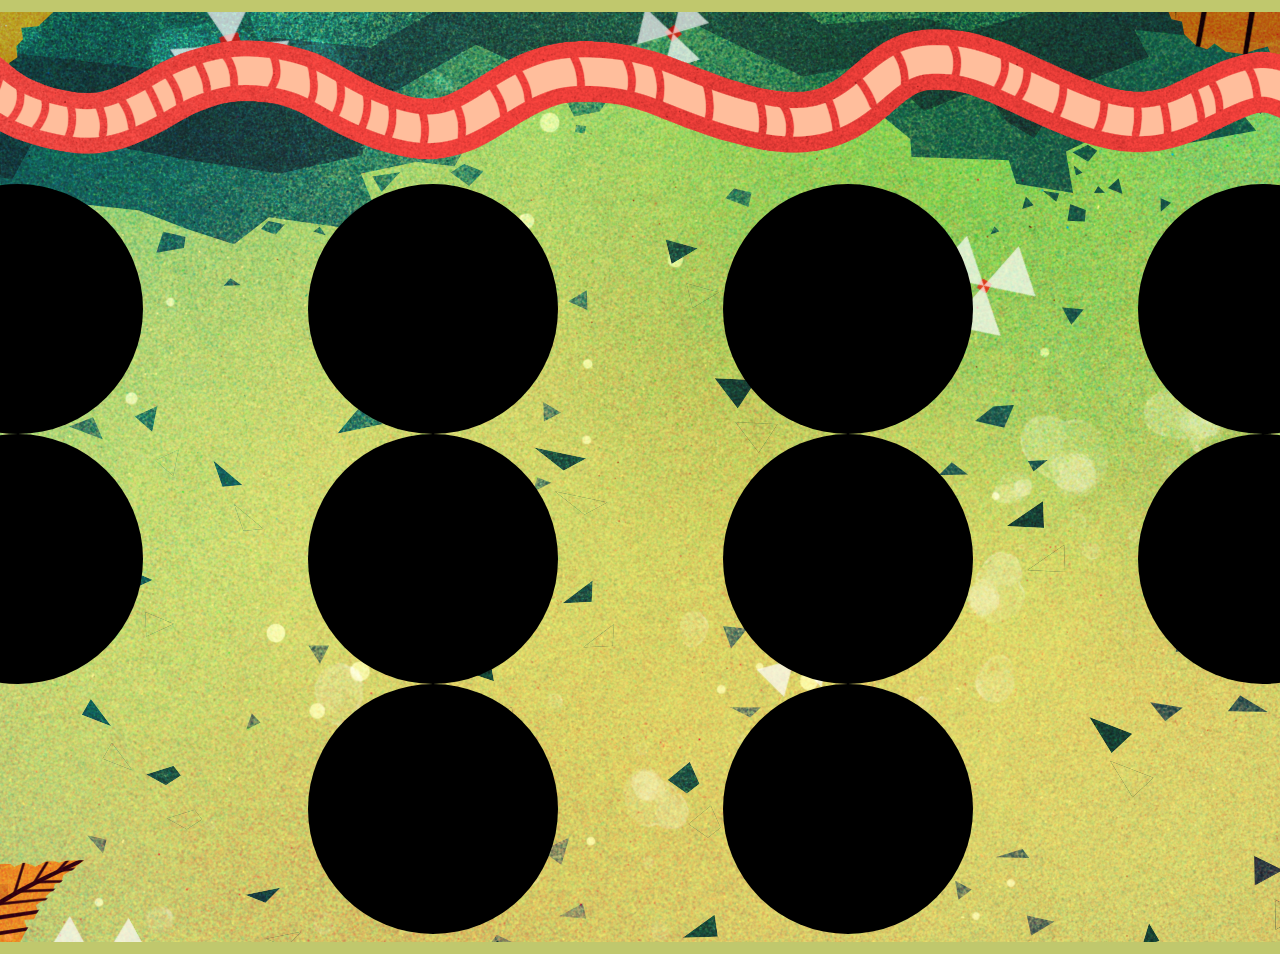
==== projects/Frontend-Masters/Feed-A-Mole/index.html @ 370b3037 "feed-a-mole: add initial html and css" ====
<!DOCTYPE html>
<html lang="en">

<head>
    <meta charset="UTF-8">
    <meta name="viewport" content="width=device-width, initial-scale=1.0">
    <title>Feed a mole</title>
    <link rel="stylesheet" href="styles.css">
</head>

<body>
    <div class="container">
        <div class="header">
            <div>
                <img src="./assets/worm.png" alt="">
            </div>
        </div>
        <div>
            <div class="hole"></div>
            <div class="hole"></div>
        </div>
        <div>
            <div class="hole"></div>
            <div class="hole"></div>
            <div class="hole"></div>
        </div>
        <div>
            <div class="hole"></div>
            <div class="hole"></div>
            <div class="hole"></div>
        </div>
        <div>
            <div class="hole"></div>
            <div class="hole"></div>
        </div>
    </div>
    <script src="script.js"></script>
</body>

</html>
---- projects/Frontend-Masters/Feed-A-Mole/styles.css ----
* {
    box-sizing: border-box;
    margin: 0;
    padding: 0;
}

body {
    width: 100%;
    height: 100%;
    background-color: #C0C86D;
    display: flex;
    align-items: center;
    justify-content: center;
    padding: 12px 0;
    cursor: url("./assets/cursor.png"), pointer;
}

.header {
    margin-bottom: 12px;
}

.container {
    width: 1800px;
    height: 930px;
    /* width: 100%;
    height: 100%; */
    background-image: url(./assets/background.png);
    display: flex;
    justify-content: space-around;
    align-items: start;
    /* gap: 180px; */
    flex-wrap: wrap;
}

.hole {
    width: 250px;
    height: 250px;
    border-radius: 50%;
    background-color: #000;
}
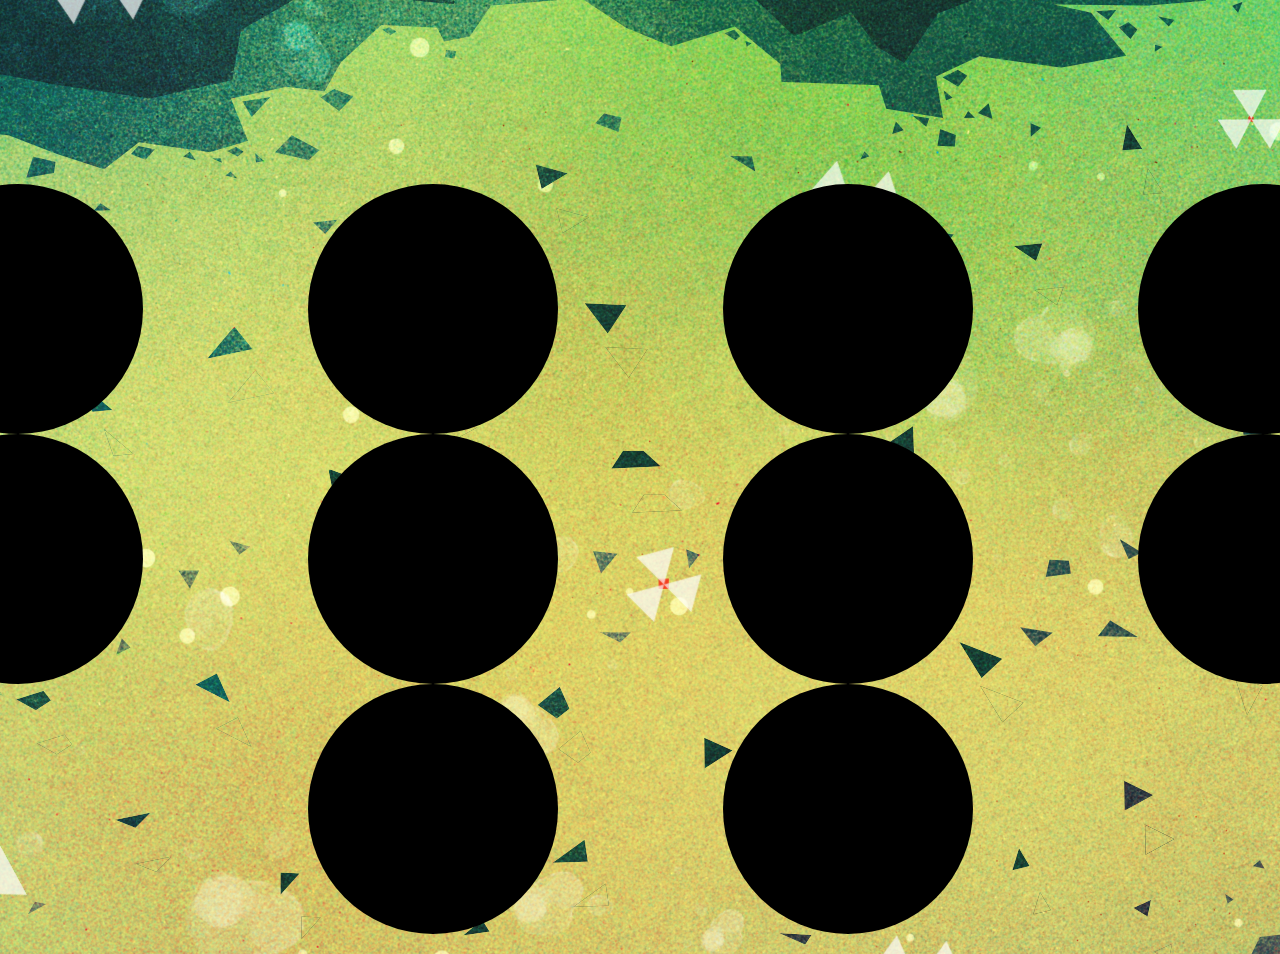
==== commit f7661695: "feed-a-mole: add hungry moles images and progress bar code" ====
--- a/projects/Frontend-Masters/Feed-A-Mole/index.html
+++ b/projects/Frontend-Masters/Feed-A-Mole/index.html
@@ -11,27 +11,47 @@
 <body>
     <div class="container">
         <div class="header">
-            <div>
+            <div style="width: 5%;" class="progress">
                 <img src="./assets/worm.png" alt="">
             </div>
         </div>
         <div>
-            <div class="hole"></div>
-            <div class="hole"></div>
+            <div class="hole">
+                <img src="./assets/mole-hungry.png" class="hide" alt="hungry mole">
+            </div>
+            <div class="hole">
+                <img src="./assets/mole-hungry.png" class="hide" alt="hungry mole">
+            </div>
         </div>
         <div>
-            <div class="hole"></div>
-            <div class="hole"></div>
-            <div class="hole"></div>
+            <div class="hole">
+                <img src="./assets/mole-hungry.png" class="hide" alt="hungry mole">
+            </div>
+            <div class="hole">
+                <img src="./assets/mole-hungry.png" class="hide" alt="hungry mole">
+            </div>
+            <div class="hole">
+                <img src="./assets/mole-hungry.png" class="hide" alt="hungry mole">
+            </div>
         </div>
         <div>
-            <div class="hole"></div>
-            <div class="hole"></div>
-            <div class="hole"></div>
+            <div class="hole">
+                <img src="./assets/mole-hungry.png" class="hide" alt="hungry mole">
+            </div>
+            <div class="hole">
+                <img src="./assets/mole-hungry.png" class="hide" alt="hungry mole">
+            </div>
+            <div class="hole">
+                <img src="./assets/mole-hungry.png" class="hide" alt="hungry mole">
+            </div>
         </div>
         <div>
-            <div class="hole"></div>
-            <div class="hole"></div>
+            <div class="hole">
+                <img src="./assets/mole-hungry.png" class="hide" alt="hungry mole">
+            </div>
+            <div class="hole">
+                <img src="./assets/mole-hungry.png" class="hide" alt="hungry mole">
+            </div>
         </div>
     </div>
     <script src="script.js"></script>
--- a/projects/Frontend-Masters/Feed-A-Mole/styles.css
+++ b/projects/Frontend-Masters/Feed-A-Mole/styles.css
@@ -4,15 +4,29 @@
     padding: 0;
 }
 
+html {
+    background-color: #C0C86D;
+}
+
 body {
     width: 100%;
     height: 100%;
-    background-color: #C0C86D;
+    margin: 0px auto;
+    
     display: flex;
     align-items: center;
     justify-content: center;
     padding: 12px 0;
     cursor: url("./assets/cursor.png"), pointer;
+    background-image: url(./assets/background.png);
+    background-repeat: no-repeat;
+    background-position: center;   /* Centers the image */
+
+}
+
+.progress {
+    overflow: hidden;
+    transition: width 0.5s ease-in-out;
 }
 
 .header {
@@ -24,7 +38,7 @@
     height: 930px;
     /* width: 100%;
     height: 100%; */
-    background-image: url(./assets/background.png);
+   
     display: flex;
     justify-content: space-around;
     align-items: start;
@@ -37,5 +51,15 @@
     height: 250px;
     border-radius: 50%;
     background-color: #000;
+    display: flex;
+    justify-content: center;
+    align-items: center;
 }
 
+.hole img {
+    width: 125%;
+}
+
+.hide {
+    display: none;
+}
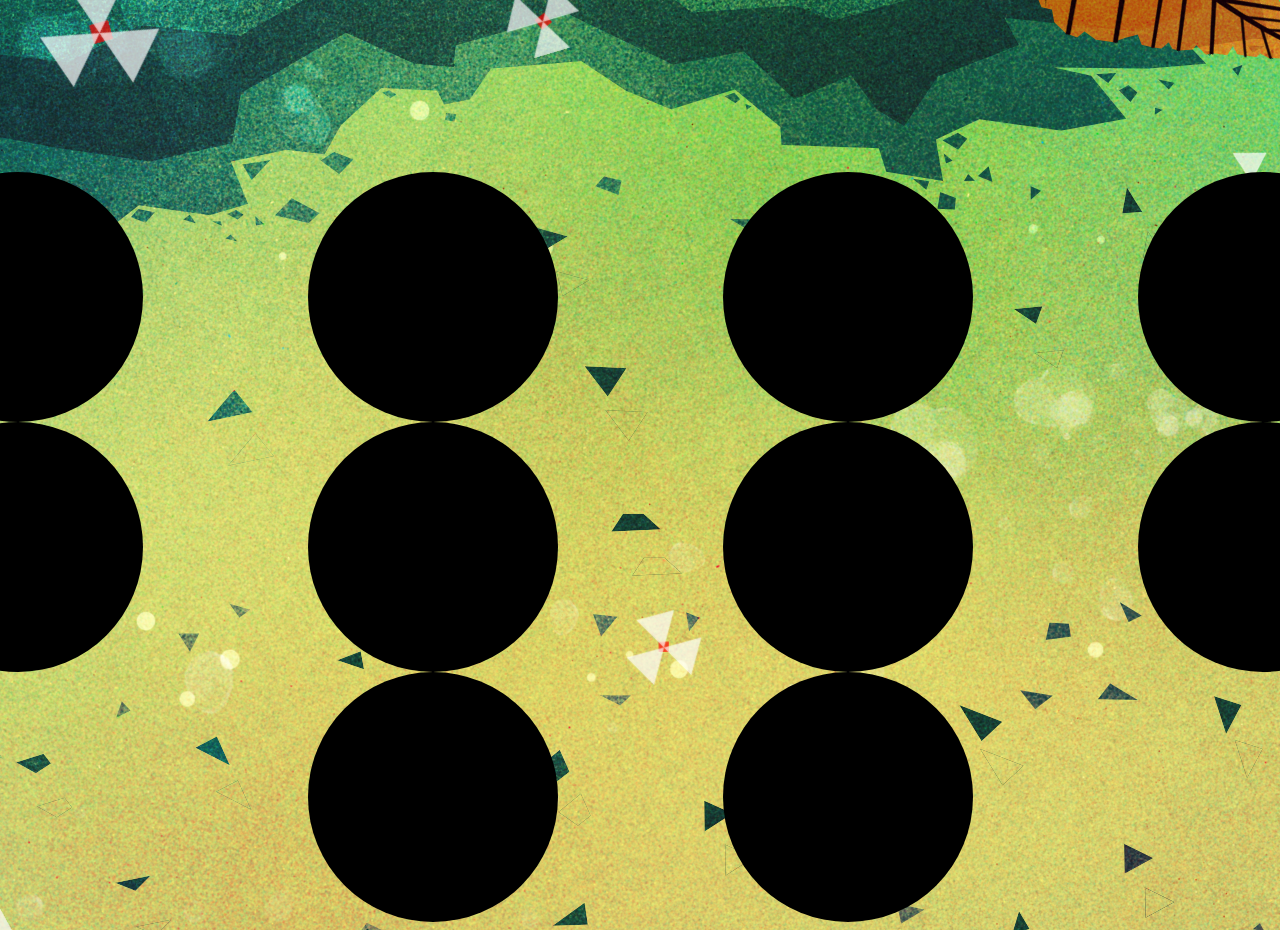
==== commit d4e3c478: "feed-a-mole: add completed answer code to the exercise" ====
--- a/projects/Frontend-Masters/Feed-A-Mole/index.html
+++ b/projects/Frontend-Masters/Feed-A-Mole/index.html
@@ -17,43 +17,44 @@
         </div>
         <div>
             <div class="hole">
-                <img src="./assets/mole-hungry.png" class="hide" alt="hungry mole">
+                <img src="./assets/mole-hungry.png" id="1" class="" alt="hungry mole">
             </div>
             <div class="hole">
-                <img src="./assets/mole-hungry.png" class="hide" alt="hungry mole">
+                <img src="./assets/mole-hungry.png" id="2" class="" alt="hungry mole">
             </div>
         </div>
         <div>
             <div class="hole">
-                <img src="./assets/mole-hungry.png" class="hide" alt="hungry mole">
+                <img src="./assets/mole-hungry.png" id="3" class="" alt="hungry mole">
             </div>
             <div class="hole">
-                <img src="./assets/mole-hungry.png" class="hide" alt="hungry mole">
+                <img src="./assets/mole-hungry.png" id="4" class="" alt="hungry mole">
             </div>
             <div class="hole">
-                <img src="./assets/mole-hungry.png" class="hide" alt="hungry mole">
+                <img src="./assets/mole-hungry.png" id="5" class="" alt="hungry mole">
             </div>
         </div>
         <div>
             <div class="hole">
-                <img src="./assets/mole-hungry.png" class="hide" alt="hungry mole">
+                <img src="./assets/mole-hungry.png" id="6" class="" alt="hungry mole">
             </div>
             <div class="hole">
-                <img src="./assets/mole-hungry.png" class="hide" alt="hungry mole">
+                <img src="./assets/mole-hungry.png" id="7" class="" alt="hungry mole">
             </div>
             <div class="hole">
-                <img src="./assets/mole-hungry.png" class="hide" alt="hungry mole">
+                <img src="./assets/mole-hungry.png" id="8" class="" alt="hungry mole">
             </div>
         </div>
         <div>
             <div class="hole">
-                <img src="./assets/mole-hungry.png" class="hide" alt="hungry mole">
+                <img src="./assets/mole-hungry.png" id="9" class="" alt="hungry mole">
             </div>
-            <div class="hole">
-                <img src="./assets/mole-hungry.png" class="hide" alt="hungry mole">
+            <div class="test hole">
+                <img src="./assets/mole-hungry.png" id="10" class="" alt="hungry mole">
             </div>
         </div>
     </div>
+    <div id="win" class="gone"><img src="./assets/win.png" class="win" alt="A very satisfied Mole"></div>
     <script src="script.js"></script>
 </body>
 
--- a/projects/Frontend-Masters/Feed-A-Mole/styles.css
+++ b/projects/Frontend-Masters/Feed-A-Mole/styles.css
@@ -16,12 +16,15 @@
     display: flex;
     align-items: center;
     justify-content: center;
-    padding: 12px 0;
     cursor: url("./assets/cursor.png"), pointer;
     background-image: url(./assets/background.png);
     background-repeat: no-repeat;
-    background-position: center;   /* Centers the image */
+    background-position: top;   /* Centers the image */
 
+}
+
+.noBackgroundImage {
+    background-image: none;
 }
 
 .progress {
@@ -36,13 +39,9 @@
 .container {
     width: 1800px;
     height: 930px;
-    /* width: 100%;
-    height: 100%; */
-   
     display: flex;
     justify-content: space-around;
     align-items: start;
-    /* gap: 180px; */
     flex-wrap: wrap;
 }
 
@@ -56,10 +55,20 @@
     align-items: center;
 }
 
+.hole:hover img[src="./assets/mole-hungry.png"] {
+    cursor: url("./assets/cursor-worm.png"), pointer;
+}
+
 .hole img {
     width: 125%;
 }
 
-.hide {
+.gone {
     display: none;
+}
+
+.win {
+    width: 85%;
+    display: block;
+    margin: 0 auto;
 }
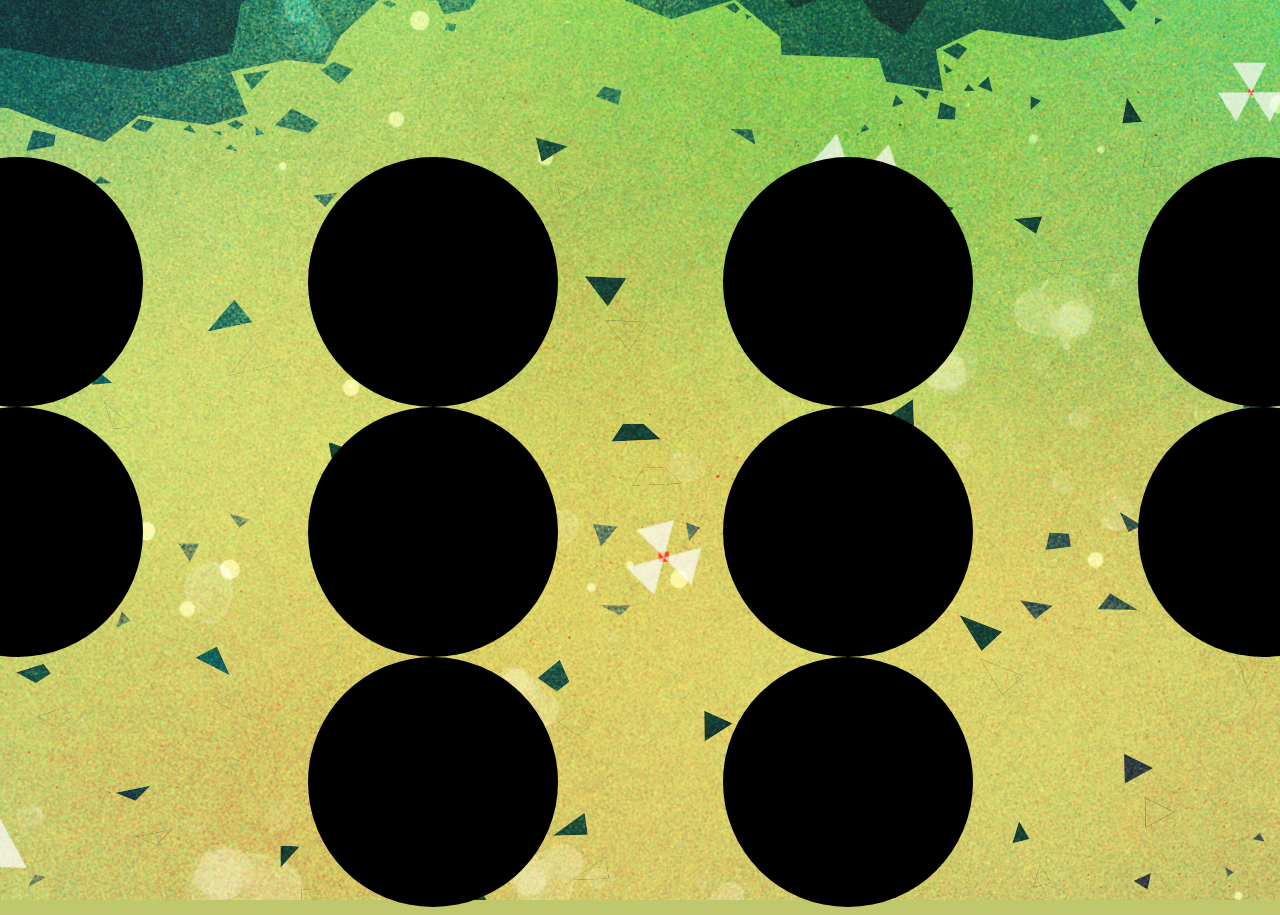
==== commit e5ea72d7: "feed-a-mole: minor code improvements" ====
--- a/projects/Frontend-Masters/Feed-A-Mole/index.html
+++ b/projects/Frontend-Masters/Feed-A-Mole/index.html
@@ -9,7 +9,7 @@
 </head>
 
 <body>
-    <div class="container">
+    <section class="container">
         <div class="header">
             <div style="width: 5%;" class="progress">
                 <img src="./assets/worm.png" alt="">
@@ -17,7 +17,7 @@
         </div>
         <div>
             <div class="hole">
-                <img src="./assets/mole-hungry.png" id="1" class="" alt="hungry mole">
+                <img src="./assets/mole-hungry.png" data-index="0" id="1" class="dataset" alt="hungry mole">
             </div>
             <div class="hole">
                 <img src="./assets/mole-hungry.png" id="2" class="" alt="hungry mole">
@@ -53,8 +53,8 @@
                 <img src="./assets/mole-hungry.png" id="10" class="" alt="hungry mole">
             </div>
         </div>
-    </div>
-    <div id="win" class="gone"><img src="./assets/win.png" class="win" alt="A very satisfied Mole"></div>
+    </section>
+    <section id="win" class="gone"><img src="./assets/win.png" class="win" alt="A very satisfied Mole"></section>
     <script src="script.js"></script>
 </body>
 
--- a/projects/Frontend-Masters/Feed-A-Mole/styles.css
+++ b/projects/Frontend-Masters/Feed-A-Mole/styles.css
@@ -10,17 +10,15 @@
 
 body {
     width: 100%;
-    height: 100%;
+    height: 100vh;
     margin: 0px auto;
-    
     display: flex;
     align-items: center;
     justify-content: center;
     cursor: url("./assets/cursor.png"), pointer;
     background-image: url(./assets/background.png);
     background-repeat: no-repeat;
-    background-position: top;   /* Centers the image */
-
+    background-position: center; 
 }
 
 .noBackgroundImage {
